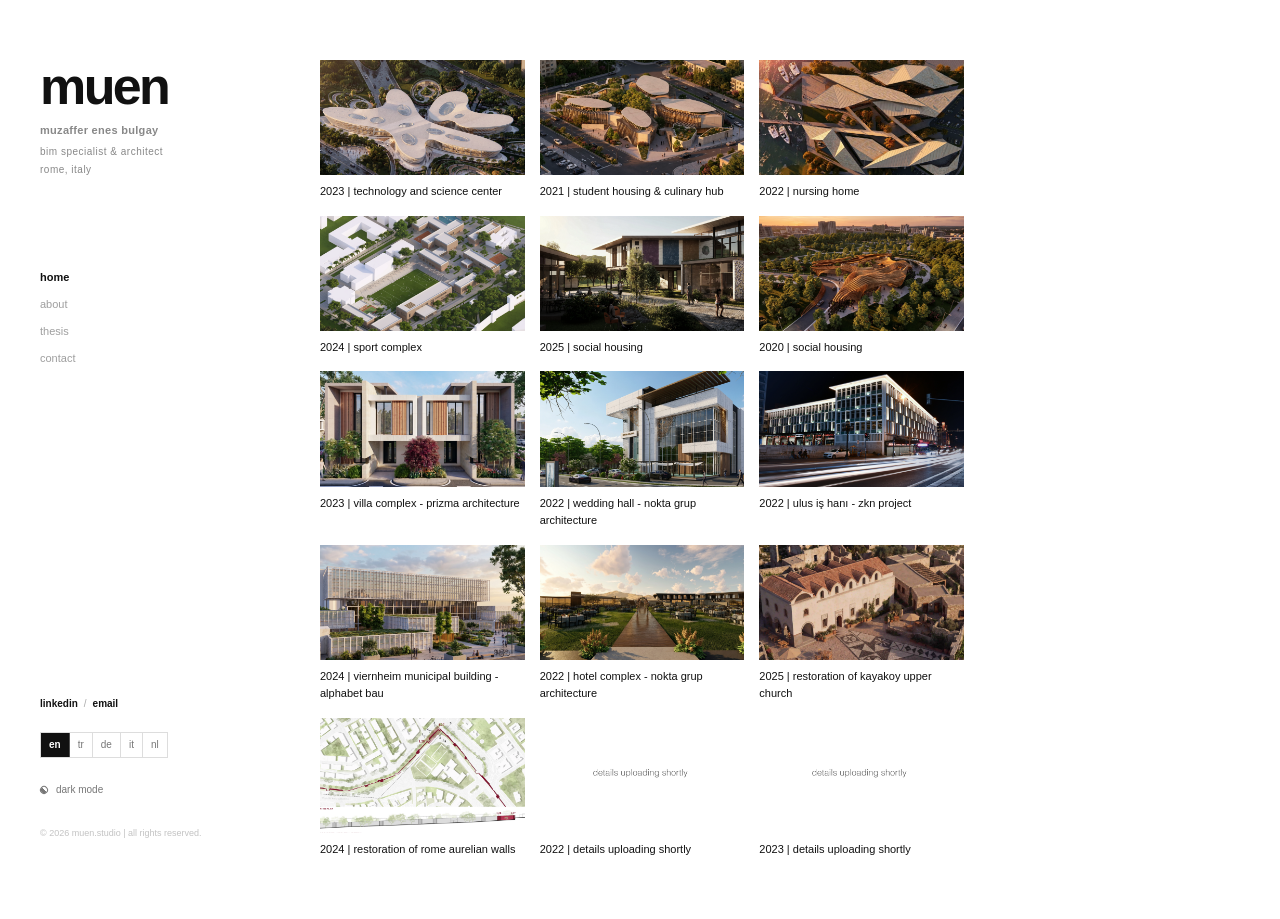
==== index.html @ 7834d89e "Integrate Google Analytics G-JE53G6HM71 and update CSP parameters" ====
<!DOCTYPE html>
<html lang="en">
<head>
  <meta charset="UTF-8">
  <meta name="viewport" content="width=device-width, initial-scale=1.0, viewport-fit=cover">
  <meta name="format-detection" content="telephone=no">
  <meta http-equiv="Content-Security-Policy" content="default-src 'self'; script-src 'self' https://www.googletagmanager.com; style-src 'self' 'unsafe-inline' https://fonts.googleapis.com; font-src 'self' https://fonts.gstatic.com; img-src 'self' data: https://www.google-analytics.com https://analytics.google.com; connect-src 'self' https://www.google-analytics.com https://analytics.google.com https://stats.g.doubleclick.net; frame-ancestors 'none';">
  <meta name="referrer" content="strict-origin-when-cross-origin">
  <title>Muzaffer Enes Bulgay | Architect & BIM Specialist Portfolio</title>
  <link rel="preconnect" href="https://fonts.googleapis.com">
  <link rel="preconnect" href="https://fonts.gstatic.com" crossorigin>
  <link href="https://fonts.googleapis.com/css2?family=Inter:wght@400;500;700;800&display=swap" rel="stylesheet">
  <link rel="stylesheet" href="style.css?v=40">
  <!-- Google tag (gtag.js) -->
  <script async src="https://www.googletagmanager.com/gtag/js?id=G-JE53G6HM71"></script>
  <script>
    window.dataLayer = window.dataLayer || [];
    function gtag(){dataLayer.push(arguments);}
    gtag('js', new Date());

    gtag('config', 'G-JE53G6HM71');
  </script>
</head>
<body>
 
  <!-- FIXED LEFT MENU -->
  <aside id="sidebar" class="sidebar">
    
    <div class="sidebar-top">
      <div class="logo-container">
        <a href="#home" class="logo-title">muen</a>
        <span class="logo-name">muzaffer enes bulgay</span>
        <span class="logo-subtitle" data-i18n="sidebar.subtitle">BIM Specialist & Architect</span>
        <span class="logo-location" data-i18n="sidebar.location">Rome, Italy</span>
      </div>

      <nav class="main-nav">
        <ul>
          <li id="nav-home" class="nav-item active"><a href="#home" data-i18n="nav.home">home</a></li>
          <li id="nav-about" class="nav-item"><a href="#about" data-i18n="nav.about">about</a></li>
          <li id="nav-thesis" class="nav-item"><a href="#project/project-12" data-i18n="nav.thesis">thesis</a></li>
          <li id="nav-contact" class="nav-item"><a href="#contact" data-i18n="nav.contact">contact</a></li>
        </ul>
      </nav>
    </div>
    

    <div class="sidebar-bottom">
      <div class="sidebar-footer">
        <div class="footer-links">
          <a href="https://linkedin.com/in/muzaffer-enes-bulgay" target="_blank" rel="noopener" class="footer-link" data-i18n="footer.linkedin">linkedin</a>
          <span class="footer-separator">/</span>
          <a href="mailto:enesbulgay1@gmail.com" class="footer-link" data-i18n="footer.email">email</a>
        </div>
        <div class="lang-selector-wrap">
          <a href="#" class="lang-link active" data-lang="en">en</a>
          <a href="#" class="lang-link" data-lang="tr">tr</a>
          <a href="#" class="lang-link" data-lang="de">de</a>
          <a href="#" class="lang-link" data-lang="it">it</a>
          <a href="#" class="lang-link" data-lang="nl">nl</a>
        </div>
        <div class="theme-toggle-wrap">
          <a href="#" id="theme-toggle" data-i18n="theme.light">light mode</a>
        </div>
        <div class="sidebar-copyright">
          <span>© 2026 muen.studio | all rights reserved.</span>
        </div>
      </div>
    </div>

  </aside>

  <!-- MAIN CONTENT -->
  <main class="main-content">
    
    <!-- HOME GRID -->
    <section id="home-view" class="view-section active">
      <div id="grid-container" class="grid-container">
        <!-- Dynamically populated by app.js -->
      </div>
    </section>
    
    <!-- ABOUT -->
    <section id="about-view" class="view-section">
      <div class="text-layout about-layout">

        <!-- professional summary -->
        <div class="about-section">
          <h3 class="section-title" data-i18n="about.summary.title">professional summary</h3>
          <div class="section-divider"></div>
          <div class="summary-content">
            <p class="highlight-p" data-i18n="about.summary.p1">highly skilled bim specialist, revit expert, and master architect with 8+ years of professional experience across italy, germany, turkey, and north macedonia. combining advanced expertise in autodesk revit, bim coordination, scan-to-bim, hbim (heritage bim), and parametric modeling with hands-on construction site experience — fluent in moving between architectural design, technical detailing, and on-site execution. specialized in clash detection (navisworks), custom revit family creation, shared parameters frameworks, schedules, and quantity take-off extraction directly from bim models, in line with icomos and iso 19650 standards.</p>
            <p data-i18n="about.summary.p2">master of science in architecture (restoration &amp; conservation) graduate from sapienza university of rome with the highest distinction (110/110), with a thesis processing 512m-point photogrammetric datasets and producing lod 350+ parametric revit models. equally comfortable on the construction site as in the bim environment — extensive exposure to structural execution, contractor coordination, and translating design decisions into buildable reality. trilingual professional (turkish, english c2, italian) with proven ability to bridge multi-disciplinary teams across borders, deliver under deadlines, and rapidly master new tools and standards.</p>
          </div>
        </div>

        <!-- experience -->
        <div class="about-section">
          <h3 class="section-title" data-i18n="about.experience.title">professional experience</h3>
          <div class="section-divider"></div>

          <div class="cv-list">
            
            <div class="cv-row">
              <div class="cv-left">
                <span class="cv-date" data-i18n="about.experience.e1.date">06/2022 – 09/2022 &amp; 06/2023 – 09/2023</span>
              </div>
              <div class="cv-right">
                <span class="cv-role" data-i18n="about.experience.e1.role">bim modeler &amp; architect (erasmus+ internship)</span>
                <span class="cv-company" data-i18n="about.experience.e1.company">alphabet architecture, mannheim, germany</span>
                <ul class="cv-details">
                  <li data-i18n="about.experience.e1.d1">recruited for two consecutive summer terms based on prior performance and technical reliability</li>
                  <li data-i18n="about.experience.e1.d2">translated architectural designs into detailed revit bim models for residential and mixed-use projects, generating drawings, details, and schedules directly from the model</li>
                  <li data-i18n="about.experience.e1.d3">built custom revit families and parametric assemblies, integrating manufacturer product data into project models</li>
                  <li data-i18n="about.experience.e1.d4">coordinated daily with project teams, structural consultants, and advisors to ensure technical completeness before execution</li>
                </ul>
              </div>
            </div>

            <div class="cv-row">
              <div class="cv-left">
                <span class="cv-date" data-i18n="about.experience.e2.date">02/2022 – 06/2022</span>
              </div>
              <div class="cv-right">
                <span class="cv-role" data-i18n="about.experience.e2.role">junior architect &amp; bim modeler</span>
                <span class="cv-company" data-i18n="about.experience.e2.company">h2n architecture, ankara, turkey</span>
                <ul class="cv-details">
                  <li data-i18n="about.experience.e2.d1">produced detailed bim documentation, survey drawings (rilievi), and quantity take-offs for cultural heritage assets and new-build projects across turkey</li>
                  <li data-i18n="about.experience.e2.d2">supported multi-disciplinary bim coordination, clash detection, and model review for mixed-use developments</li>
                  <li data-i18n="about.experience.e2.d3">conducted on-site technical measurements and translated them into as-built revit models</li>
                </ul>
              </div>
            </div>

            <div class="cv-row">
              <div class="cv-left">
                <span class="cv-date" data-i18n="about.experience.e3.date">08/2021 – 09/2021</span>
              </div>
              <div class="cv-right">
                <span class="cv-role" data-i18n="about.experience.e3.role">architectural intern (construction site)</span>
                <span class="cv-company" data-i18n="about.experience.e3.company">bcm i̇nşaat – daff i̇nşaat joint venture, ankara, turkey</span>
                <ul class="cv-details">
                  <li data-i18n="about.experience.e3.d1">site internship under supervision of construction engineer nesibe önal aslan; on-site exposure to construction processes, structural execution, and coordination between designers and contractors</li>
                </ul>
              </div>
            </div>

            <div class="cv-row">
              <div class="cv-left">
                <span class="cv-date" data-i18n="about.experience.e4.date">09/2020 – 01/2022</span>
              </div>
              <div class="cv-right">
                <span class="cv-role" data-i18n="about.experience.e4.role">part-time architect</span>
                <span class="cv-company" data-i18n="about.experience.e4.company">nokta grup architecture, ankara, turkey</span>
                <ul class="cv-details">
                  <li data-i18n="about.experience.e4.d1">worked 4 days per week alongside university studies for over a year — designed and followed multiple projects from concept through construction documentation</li>
                  <li data-i18n="about.experience.e4.d2">led design development and produced complete documentation packages, including technical details and assembly drawings, for large-scale residential and mixed-use projects</li>
                  <li data-i18n="about.experience.e4.d3">coordinated directly with senior architects and consultants on volumetric studies, design alternatives, and construction phasing</li>
                </ul>
              </div>
            </div>
          </div>
        </div>

        <!-- thesis -->
        <div class="about-section thesis-block">
          <div class="thesis-header-line">
            <span class="thesis-badge" data-i18n="about.thesis.title">master's thesis — flagship bim project</span>
          </div>
          <h4 class="thesis-name" data-i18n="about.thesis.name">integrated hbim for heritage conservation: scan-to-bim and adaptive reuse</h4>
          <span class="thesis-info" data-i18n="about.thesis.info">sapienza university of rome · supervisor: prof. carlo inglese · final grade: 110/110</span>
          <ul class="cv-details">
            <li data-i18n="about.thesis.d1">built a parametric revit bim model at lod 350+, structured per icomos international standards</li>
            <li data-i18n="about.thesis.d2">processed a 512 million-point photogrammetric dataset using agisoft metashape and autodesk recap</li>
            <li data-i18n="about.thesis.d3">engineered a custom shared parameters framework with 22 project-specific parameters for data enrichment</li>
            <li data-i18n="about.thesis.d4">automated thematic documentation through revit view filters, producing color-coded technical drawings</li>
            <li data-i18n="about.thesis.d5">extracted quantitative take-offs (areas, volumes, element counts) directly from bim model data</li>
          </ul>
          <div class="thesis-link-container">
            <a href="#project/project-12" class="thesis-view-link" data-i18n="about.thesis.viewProject">view thesis drawings &rarr;</a>
          </div>
        </div>

        <!-- education -->
        <div class="about-section">
          <h3 class="section-title" data-i18n="about.education.title">education</h3>
          <div class="section-divider"></div>
          
          <div class="cv-list">
            
            <div class="cv-row">
              <div class="cv-left">
                <span class="cv-date" data-i18n="about.education.e1.date">09/2023 – 03/2026</span>
              </div>
              <div class="cv-right">
                <span class="cv-role" data-i18n="about.education.e1.degree">master of science in architecture — restoration &amp; conservation</span>
                <span class="cv-company" data-i18n="about.education.e1.school">sapienza university of rome, italy — final grade: 110/110</span>
              </div>
            </div>
            
            <div class="cv-row">
              <div class="cv-left">
                <span class="cv-date" data-i18n="about.education.e2.date">09/2018 – 03/2023</span>
              </div>
              <div class="cv-right">
                <span class="cv-role" data-i18n="about.education.e2.degree">bachelor of architecture (b.arch.)</span>
                <span class="cv-company" data-i18n="about.education.e2.school">ankara yıldırım beyazıt university, turkey</span>
              </div>
            </div>
            
            <div class="cv-row">
              <div class="cv-left">
                <span class="cv-date" data-i18n="about.education.e3.date">02/2021 – 06/2021</span>
              </div>
              <div class="cv-right">
                <span class="cv-role" data-i18n="about.education.e3.degree">erasmus+ exchange semester — architecture</span>
                <span class="cv-company" data-i18n="about.education.e3.school">international balkan university, skopje, north macedonia</span>
              </div>
            </div>
          </div>
        </div>

        <!-- technical skills (core competencies) -->
        <div class="about-section">
          <h3 class="section-title" data-i18n="about.skills.title">technical skills</h3>
          <div class="section-divider"></div>
          
          <div class="skills-grid">
            <div class="skills-row">
              <span class="skills-row-label" data-i18n="about.skills.bim.label">bim &amp; 3d modeling</span>
              <div class="skills-pill-wrap" data-skills-pills="about.skills.bim.list"></div>
            </div>
            <div class="skills-row">
              <span class="skills-row-label" data-i18n="about.skills.coord.label">bim coordination</span>
              <div class="skills-pill-wrap" data-skills-pills="about.skills.coord.list"></div>
            </div>
            <div class="skills-row">
              <span class="skills-row-label" data-i18n="about.skills.reality.label">reality capture &amp; gis</span>
              <div class="skills-pill-wrap" data-skills-pills="about.skills.reality.list"></div>
            </div>
            <div class="skills-row">
              <span class="skills-row-label" data-i18n="about.skills.doc.label">documentation &amp; take-off</span>
              <div class="skills-pill-wrap" data-skills-pills="about.skills.doc.list"></div>
            </div>
            <div class="skills-row">
              <span class="skills-row-label" data-i18n="about.skills.viz.label">visualization &amp; rendering</span>
              <div class="skills-pill-wrap" data-skills-pills="about.skills.viz.list"></div>
            </div>
            <div class="skills-row">
              <span class="skills-row-label" data-i18n="about.skills.design.label">design &amp; documentation</span>
              <div class="skills-pill-wrap" data-skills-pills="about.skills.design.list"></div>
            </div>
            <div class="skills-row">
              <span class="skills-row-label" data-i18n="about.skills.standards.label">standards &amp; methodologies</span>
              <div class="skills-pill-wrap" data-skills-pills="about.skills.standards.list"></div>
            </div>
          </div>
        </div>

        <!-- languages -->
        <div class="about-section">
          <h3 class="section-title" data-i18n="about.languages.title">languages</h3>
          <div class="section-divider"></div>
          <div class="languages-list-text">
            <span data-i18n="about.languages.tr">turkish (native)</span>
            <span class="separator">/</span>
            <span data-i18n="about.languages.en">english c2 (full professional)</span>
            <span class="separator">/</span>
            <span data-i18n="about.languages.it">italian a2 (elementary)</span>
            <span class="separator">/</span>
            <span data-i18n="about.languages.de">german a1 (basic)</span>
          </div>
        </div>

        <!-- mobility -->
        <div class="about-section mobility-block">
          <h3 class="section-title" data-i18n="about.mobility.title">international mobility</h3>
          <div class="section-divider"></div>
          <p class="mobility-text" data-i18n="about.mobility.text">active italian residence permit (3+ years in rome, valid 2+ more years) · eligible for dutch zoekjaar visa as a sapienza graduate · prior long-stay experience in germany &amp; north macedonia (erasmus+) · class b driving license (international permit)</p>
        </div>

        <!-- references -->
        <div class="about-section">
          <h3 class="section-title" data-i18n="about.references.title">references</h3>
          <div class="section-divider"></div>
          <div class="references-list-layout">
            <div class="ref-item">
              <span class="ref-name">selim ulusoy</span>
              <span class="ref-detail" data-i18n="about.references.r1">director, alphabet planning &amp; project development gmbh, mannheim, germany</span>
            </div>
            <div class="ref-item">
              <span class="ref-name">atilla hatipoğlu</span>
              <span class="ref-detail" data-i18n="about.references.r2">principal architect, h2n architecture, ankara, turkey</span>
            </div>
            <div class="ref-item">
              <span class="ref-name">görkem aytekin</span>
              <span class="ref-detail" data-i18n="about.references.r3">architect, nokta grup architecture, ankara, turkey</span>
            </div>
            <div class="ref-item">
              <span class="ref-name">nesibe önal aslan</span>
              <span class="ref-detail" data-i18n="about.references.r4">construction engineer, bcm i̇nşaat, ankara, turkey</span>
            </div>
          </div>
        </div>

      </div>
    </section>

    <!-- CONTACT -->
    <section id="contact-view" class="view-section">
      <div class="text-layout contact-layout">

        <div class="contact-intro">
          <p data-i18n="contact.intro">for inquiries regarding bim coordination, parametric modeling, scan-to-bim, and architectural restoration consultation, please reach out via the channels below.</p>
        </div>

        <div class="section-divider"></div>

        <table class="contact-stamp-table">
          <tr>
            <td class="stamp-label" data-i18n="contact.email.label">email</td>
            <td class="stamp-value"><a href="mailto:enesbulgay1@gmail.com">enesbulgay1@gmail.com</a></td>
          </tr>
          <tr>
            <td class="stamp-label" data-i18n="contact.phone.label">phone</td>
            <td class="stamp-value"><a href="tel:+393519644561" data-i18n="contact.phone.value">+39 351 964 45 61</a></td>
          </tr>
          <tr>
            <td class="stamp-label" data-i18n="contact.linkedin.label">linkedin</td>
            <td class="stamp-value"><a href="https://linkedin.com/in/muzaffer-enes-bulgay" target="_blank" rel="noopener">linkedin.com/in/muzaffer-enes-bulgay</a></td>
          </tr>
          <tr>
            <td class="stamp-label" data-i18n="contact.location.label">location</td>
            <td class="stamp-value" data-i18n="contact.location.value">rome, italy</td>
          </tr>
          <tr>
            <td class="stamp-label" data-i18n="contact.workauth.label">work authorization</td>
            <td class="stamp-value" data-i18n="contact.workauth.value">eu residence permit (italy) + eligible for dutch zoekjaar visa — open to relocation across the eu</td>
          </tr>
        </table>

        <div class="section-divider"></div>

        <div class="contact-availability">
          <p data-i18n="contact.availability">currently based in rome, italy with an active eu residence permit. eligible for dutch zoekjaar visa as a sapienza graduate. open to relocation across the european union.</p>
        </div>

      </div>
    </section>
    
    <!-- PROJECT DETAIL (HORIZONTAL GALLERY) -->
    <section id="detail-view" class="project-detail-view">
      <div id="project-scroller" class="project-horizontal-scroller">
        <!-- Dynamically populated by app.js -->
      </div>
    </section>
    
    <!-- MOBILE ONLY FOOTER -->
    <footer class="mobile-footer">
      <span>© 2026 muen.studio | all rights reserved.</span>
    </footer>
  </main>

  <script src="projects/projects-registry.js"></script>
  <script src="translations.js?v=1008"></script>
  <script src="app.js?v=1013"></script>
</body>
</html>
---- style.css ----
/* ==========================================================================
   PERFECT REPLICA STYLE - EXACT REVEL FOX PROPORTIONS
   ========================================================================== */

:root {
  --bg-primary: #ffffff;
  --text-primary: #111111;
  --text-secondary: #777777;
  --text-muted: #aaaaaa;
  
  --font-family: 'Inter', Arial, Helvetica, sans-serif;
  --sidebar-width: 280px;
  --vertical-padding: 60px; /* Aligns top of logo and top of grid perfectly */

  /* Crop percentages to hide baked-in white borders of webp files */
  --overlay-crop-top: 10.76%;
  --overlay-crop-bottom: 10.76%;
  --overlay-crop-left: 1%;
  --overlay-crop-right: 1%;
}

*, *::before, *::after {
  box-sizing: border-box;
  margin: 0;
  padding: 0;
}

body {
  font-family: var(--font-family);
  background-color: var(--bg-primary);
  color: var(--text-primary);
  font-size: 12px;
  font-weight: 400;
  line-height: 1.6;
  -webkit-font-smoothing: antialiased;
  -moz-osx-font-smoothing: grayscale;
  overflow-x: hidden;
  /* Remove iOS tap highlight */
  -webkit-tap-highlight-color: transparent;
  /* Prevent text size adjustment on orientation change (Safari/Chrome) */
  -webkit-text-size-adjust: 100%;
  text-size-adjust: 100%;
}

a {
  color: inherit;
  text-decoration: none;
  -webkit-tap-highlight-color: transparent;
  /* Prevent Safari from turning phone numbers/dates into links */
  -webkit-touch-callout: none;
}

ul {
  list-style: none;
}

/* ==========================================================================
   FIXED SIDEBAR (FLEX COLUMN WITH SPACE-BETWEEN)
   ========================================================================== */

.sidebar {
  position: fixed;
  top: 0;
  left: 0;
  width: var(--sidebar-width);
  height: 100vh;
  padding: var(--vertical-padding) 40px;
  background-color: var(--bg-primary);
  z-index: 100;
  display: flex;
  flex-direction: column;
  justify-content: space-between; /* This forces Top, Middle, Bottom distribution */
}

.sidebar-top {
  display: flex;
  flex-direction: column;
}

.logo-container {
  margin-bottom: 90px; /* Large architectural spacing between credits and main navigation */
}

.logo-title {
  display: block;
  font-size: 52px;
  font-weight: 800;
  color: var(--text-primary);
  letter-spacing: -0.05em;
  text-transform: lowercase;
  white-space: nowrap;
  transition: opacity 0.2s ease;
  line-height: 1;
}

.logo-title:hover {
  opacity: 0.7;
}

.logo-name {
  display: block;
  font-size: 11px;
  font-weight: 600;
  color: #888888; /* Soft stamp/künye style */
  margin-top: 10px;
  letter-spacing: 0.3px;
  text-transform: lowercase;
}

.logo-subtitle {
  display: block;
  font-size: 10px;
  color: #888888; /* Soft stamp/künye style */
  margin-top: 4px;
  letter-spacing: 0.5px;
  text-transform: lowercase;
}

.logo-location {
  display: block;
  font-size: 10px;
  color: #888888; /* Soft stamp/künye style */
  margin-top: 2px;
  letter-spacing: 0.5px;
  text-transform: lowercase;
}

/* Navigation */
.main-nav ul {
  display: flex;
  flex-direction: column;
  gap: 8px; /* Clean layout spacing */
}

.nav-item {
  position: relative;
}

.nav-item a {
  display: inline-block;
  font-size: 11px;
  color: var(--text-primary);
  opacity: 0.4; /* Inactive links are semi-transparent */
  transition: opacity 0.2s ease, transform 0.2s ease;
  text-transform: lowercase;
}

.nav-item a:hover {
  opacity: 0.8;
  transform: translateX(4px);
}

.nav-item.active a:hover {
  transform: none;
}

.nav-item.active a {
  color: var(--text-primary);
  font-weight: 700;
  opacity: 1; /* Active link is fully opaque and bold */
}

/* Middle Content */
.sidebar-middle {
  margin-top: auto;
  margin-bottom: auto;
}

.sidebar-motto {
  font-size: 11px;
  color: var(--text-secondary);
  line-height: 1.6;
  max-width: 180px;
}

.motto-title {
  font-weight: bold;
  color: var(--text-primary);
  display: block;
  margin-bottom: 5px;
}

/* Bottom Content */
.sidebar-bottom {
  margin-top: auto;
}

.sidebar-footer {
  font-size: 10px;
  color: var(--text-secondary);
  display: flex;
  flex-direction: column;
  gap: 12px;
}

.footer-links {
  display: flex;
  align-items: center;
  gap: 6px;
  text-transform: lowercase;
}

.footer-link {
  color: var(--text-primary);
  font-weight: 700;
  transition: opacity 0.2s ease;
}

.footer-link:hover {
  opacity: 0.7;
}

.footer-separator {
  color: var(--text-muted);
}

.theme-toggle-wrap {
  margin-top: 4px;
}

.sidebar-copyright {
  font-size: 9px;
  color: var(--text-muted);
  margin-top: 15px;
  text-transform: lowercase;
  opacity: 0.7;
}

.mobile-footer {
  display: none;
}

#theme-toggle {
  display: inline-flex;
  align-items: center;
  gap: 8px;
  font-size: 10px;
  color: var(--text-secondary);
  text-transform: lowercase;
  transition: color 0.2s ease;
}

#theme-toggle:hover {
  color: var(--text-primary);
}

/* Sleek interactive dot toggle */
#theme-toggle::before {
  content: '';
  display: inline-block;
  width: 8px;
  height: 8px;
  border-radius: 50%;
  border: 1px solid currentColor;
  background: linear-gradient(90deg, currentColor 50%, transparent 50%);
  transform: rotate(-45deg);
  transition: transform 0.5s cubic-bezier(0.4, 0, 0.2, 1), color 0.2s ease;
}

body.dark-mode #theme-toggle::before {
  transform: rotate(135deg);
}

/* ==========================================================================
   MAIN CONTENT AREA
   ========================================================================== */

.main-content {
  margin-left: var(--sidebar-width);
  min-height: 100vh;
  position: relative;
}

/* View Sections */
.view-section {
  display: none;
  padding: var(--vertical-padding) 40px; /* Symmetric padding for centering */
}

.view-section.active {
  display: block;
}

/* Text Pages (About / Contact) */
.text-layout {
  max-width: 600px;
}

.text-layout p {
  margin-bottom: 15px;
  font-size: 12px;
  color: var(--text-secondary);
}

.text-layout a {
  color: var(--text-primary);
}

/* ==========================================================================
   ABOUT PAGE LAYOUT
   ========================================================================== */

.about-layout {
  max-width: 800px;
}

.about-section {
  margin-bottom: 50px;
}

.section-title {
  font-size: 11px;
  font-weight: 700;
  text-transform: lowercase;
  letter-spacing: 1px;
  color: var(--text-primary);
  margin-bottom: 8px;
}

.section-divider {
  width: 100%;
  height: 1px;
  background-color: var(--text-muted);
  margin-bottom: 24px;
  opacity: 0.25;
}

/* Professional Summary */
.summary-content p {
  font-size: 12px;
  color: var(--text-secondary);
  line-height: 1.8;
  margin-bottom: 16px;
}

.summary-content p:last-child {
  margin-bottom: 0;
}

.summary-content p.highlight-p {
  font-size: 13px;
  font-weight: 500;
  color: var(--text-primary);
}

/* Minimalist CV Layout (Two-Column date/detail rows) */
.cv-list {
  display: flex;
  flex-direction: column;
  gap: 32px;
}

.cv-row {
  display: grid;
  grid-template-columns: 200px 1fr;
  gap: 24px;
}

.cv-left {
  font-size: 10px;
  color: var(--text-muted);
  font-weight: 500;
  letter-spacing: 0.5px;
  line-height: 1.5;
}

.cv-right {
  display: flex;
  flex-direction: column;
}

.cv-role {
  font-size: 13px;
  color: var(--text-primary);
  font-weight: 700;
  margin-bottom: 2px;
}

.cv-company {
  font-size: 11px;
  color: var(--text-secondary);
  font-weight: 500;
  margin-bottom: 12px;
}

.cv-details {
  list-style: none;
  padding: 0;
  margin: 0;
}

.cv-details li {
  font-size: 11px;
  color: var(--text-secondary);
  line-height: 1.7;
  padding-left: 12px;
  position: relative;
  margin-bottom: 6px;
}

.cv-details li:last-child {
  margin-bottom: 0;
}

.cv-details li::before {
  content: '—';
  position: absolute;
  left: 0;
  color: var(--text-muted);
  font-size: 10px;
}

/* Thesis Block */
.thesis-block {
  margin-bottom: 40px;
}

.thesis-badge {
  display: inline-block;
  font-size: 9px;
  font-weight: 700;
  text-transform: uppercase;
  letter-spacing: 1px;
  color: var(--text-primary);
  border: 1px solid var(--text-primary);
  padding: 3px 8px;
  border-radius: 0;
  margin-bottom: 14px;
}

.thesis-name {
  font-size: 14px;
  color: var(--text-primary);
  font-weight: 700;
  margin-bottom: 4px;
  line-height: 1.4;
}

.thesis-info {
  display: block;
  font-size: 11px;
  color: var(--text-secondary);
  margin-bottom: 16px;
}

.thesis-link-container {
  margin-top: 20px;
}

.thesis-view-link {
  display: inline-block;
  font-size: 10px;
  font-weight: 700;
  text-transform: uppercase;
  letter-spacing: 1px;
  color: var(--text-primary);
  border: 1px solid var(--text-primary);
  padding: 8px 16px;
  text-decoration: none;
  transition: background-color 0.2s ease, color 0.2s ease, transform 0.2s ease;
}

.thesis-view-link:hover {
  background-color: var(--text-primary);
  color: var(--bg-primary);
  transform: translateX(3px);
}


/* Skills Grid & Rows */
.skills-grid {
  display: grid;
  grid-template-columns: 1fr;
  gap: 20px;
}

.skills-row {
  display: grid;
  grid-template-columns: 180px 1fr;
  gap: 24px;
  align-items: start;
}

.skills-row-label {
  font-size: 11px;
  color: var(--text-primary);
  font-weight: 700;
  text-transform: lowercase;
  letter-spacing: 0.5px;
  line-height: 1.6;
}

.skills-pill-wrap {
  display: flex;
  flex-wrap: wrap;
  gap: 6px;
}

.skill-pill {
  font-size: 10px;
  color: var(--text-secondary);
  background-color: transparent;
  border: 1px solid rgba(170, 170, 170, 0.3);
  padding: 4px 10px;
  border-radius: 0;
  transition: all 0.2s ease;
  white-space: nowrap;
}

.skill-pill:hover {
  color: var(--text-primary);
  border-color: var(--text-primary);
  background-color: rgba(128, 128, 128, 0.05);
}

/* Languages List Text (Single Row slash separated) */
.languages-list-text {
  font-size: 12px;
  color: var(--text-secondary);
  line-height: 1.8;
  display: flex;
  flex-wrap: wrap;
  align-items: center;
  gap: 8px;
}

.languages-list-text .separator {
  color: var(--text-muted);
  opacity: 0.5;
}

/* Mobility Block */
.mobility-block {
  margin-bottom: 50px;
}

.mobility-text {
  font-size: 12px;
  color: var(--text-secondary);
  line-height: 1.8;
}

/* References List */
.references-list-layout {
  display: grid;
  grid-template-columns: repeat(2, 1fr);
  gap: 24px 32px;
}

.ref-item {
  display: flex;
  flex-direction: column;
  gap: 4px;
}

.ref-name {
  font-size: 12px;
  color: var(--text-primary);
  font-weight: 700;
}

.ref-detail {
  font-size: 11px;
  color: var(--text-secondary);
  line-height: 1.5;
}

/* ==========================================================================
   CONTACT PAGE LAYOUT
   ========================================================================== */

.contact-layout {
  max-width: 800px;
}

.contact-intro p {
  font-size: 13px;
  color: var(--text-secondary);
  line-height: 1.7;
}

/* Blueprint / Drawing Imprint Title Block Table Style */
.contact-stamp-table {
  width: 100%;
  border-collapse: collapse;
  margin-top: 20px;
  margin-bottom: 24px;
}

.contact-stamp-table td {
  border: 1px solid rgba(170, 170, 170, 0.25);
  padding: 14px 18px;
  vertical-align: top;
}

.contact-stamp-table .stamp-label {
  width: 200px;
  font-size: 10px;
  font-weight: 700;
  text-transform: lowercase;
  letter-spacing: 0.5px;
  color: var(--text-muted);
  background-color: rgba(128, 128, 128, 0.02);
  user-select: none;
}

.contact-stamp-table .stamp-value {
  font-size: 12px;
  color: var(--text-primary);
  line-height: 1.6;
}

.contact-stamp-table .stamp-value a {
  color: var(--text-primary);
  text-decoration: none;
  border-bottom: 1px solid transparent;
  transition: border-color 0.2s ease;
}

.contact-stamp-table .stamp-value a:hover {
  border-bottom-color: var(--text-primary);
}

.contact-availability {
  margin-top: 12px;
}

.contact-availability p {
  font-size: 11px;
  color: var(--text-secondary);
  line-height: 1.7;
}

/* Skeleton Loading Shimmer Effect */
.skeleton-loader {
  position: absolute;
  top: 0;
  left: 0;
  width: 100%;
  height: 100%;
  background: linear-gradient(90deg, 
    rgba(128, 128, 128, 0.05) 25%, 
    rgba(128, 128, 128, 0.12) 50%, 
    rgba(128, 128, 128, 0.05) 75%
  );
  background-size: 200% 100%;
  animation: shimmer 1.5s infinite;
  z-index: 1;
}

@keyframes shimmer {
  0% {
    background-position: 200% 0;
  }
  100% {
    background-position: -200% 0;
  }
}

/* ==========================================================================
   LANGUAGE SELECTOR
   ========================================================================== */

.lang-selector-wrap {
  display: flex;
  align-items: center;
  gap: 0;
  text-transform: lowercase;
  margin-top: 8px;
  margin-bottom: 8px;
  border: 1px solid rgba(170, 170, 170, 0.4);
  width: fit-content;
}

.lang-link {
  font-size: 10px;
  color: var(--text-secondary);
  padding: 4px 8px;
  transition: all 0.2s ease;
  display: inline-block;
  border-right: 1px solid rgba(170, 170, 170, 0.4);
}

.lang-link:last-child {
  border-right: none;
}

.lang-link:hover {
  color: var(--text-primary);
  background-color: rgba(128, 128, 128, 0.15);
}

.lang-link.active {
  background-color: var(--text-primary);
  color: var(--bg-primary);
  font-weight: 700;
}

/* Grid Layout */
.grid-container {
  display: grid;
  grid-template-columns: repeat(3, 1fr);
  gap: 15px; /* Exact small gap from screenshots */
  width: 70%; /* 30% smaller */
  margin: 0; /* Aligned to the left next to menu bar */
}

.project-card {
  display: block;
  width: 100%;
  text-decoration: none;
  cursor: pointer;
}

.project-card-image-wrap {
  width: 100%;
  aspect-ratio: 16 / 9; /* Widescreen ratio */
  overflow: hidden;
  background-color: #f9f9f9;
}

.project-card-image {
  width: 100%;
  height: 100%;
  object-fit: cover;
  transform: scale(1.05); /* Slight zoom to hide thin white borders on edges */
  transition: transform 0.3s ease;
}

.project-card:hover .project-card-image {
  transform: scale(1.1); /* Subtle premium hover zoom effect */
}

.project-card-caption {
  margin-top: 8px;
  font-size: 11px;
  color: var(--text-primary); /* Darker text like screenshot */
  text-transform: lowercase;
}

/* ==========================================================================
   PROJECT HORIZONTAL SCROLL VIEW
   ========================================================================== */

.project-detail-view {
  display: none;
  width: calc(100vw - var(--sidebar-width));
  height: 100vh;
  height: 100dvh; /* Dynamic viewport height — fixes Safari address bar issue */
  padding: 0;
  margin: 0;
  background: var(--bg-primary);
}

.project-detail-view.active {
  display: flex;
}

.project-horizontal-scroller {
  display: flex;
  height: 100vh;
  height: 100dvh; /* Dynamic viewport height — fixes Safari address bar */
  width: 100%;
  padding: var(--vertical-padding) 0; /* Top/bottom padding exactly matches sidebar padding */
  gap: 15px; /* Small gap like screenshot */
  overflow-x: auto;
  overflow-y: hidden;
  scroll-behavior: auto;
  /* iOS Safari smooth momentum scrolling */
  -webkit-overflow-scrolling: touch;
}

.project-horizontal-scroller::-webkit-scrollbar {
  display: none;
}

.project-horizontal-scroller {
  -ms-overflow-style: none;
  scrollbar-width: none;
}

/* Vertical scroller specific override (for 46-page thesis presentation on desktop) */
@media (min-width: 901px) {
  .project-horizontal-scroller.vertical-scroller {
    display: block;
    overflow-y: auto;
    overflow-x: hidden;
    height: 100vh;
    height: 100dvh;
    padding: var(--vertical-padding) 40px;
    scroll-behavior: smooth;
  }

  .project-horizontal-scroller.vertical-scroller::-webkit-scrollbar {
    display: block;
    width: 6px;
  }

  .project-horizontal-scroller.vertical-scroller::-webkit-scrollbar-thumb {
    background: rgba(136, 136, 136, 0.3);
    border-radius: 3px;
  }

  .project-horizontal-scroller.vertical-scroller::-webkit-scrollbar-thumb:hover {
    background: rgba(136, 136, 136, 0.5);
  }

  .project-horizontal-scroller.vertical-scroller {
    -ms-overflow-style: auto;
    scrollbar-width: thin;
  }

  .project-horizontal-scroller.vertical-scroller .project-image-wrapper {
    height: auto;
    width: 100%;
    max-width: 900px; /* Optimal reading/drawing sheet width */
    margin: 0 0 30px 0; /* Aligned left, matching grid and about sections */
    box-shadow: 0 4px 20px rgba(0, 0, 0, 0.08); /* Premium subtle shadow for sheet look */
  }

  body.dark-mode .project-horizontal-scroller.vertical-scroller .project-image-wrapper {
    box-shadow: 0 4px 20px rgba(0, 0, 0, 0.35);
  }

  .project-horizontal-scroller.vertical-scroller .project-detail-image {
    width: 100%;
    height: auto;
  }
}

.project-image-wrapper {
  height: 100%;
  flex: 0 0 auto;
  aspect-ratio: 16 / 10; /* Default loading aspect ratio */
  -webkit-clip-path: inset(var(--overlay-crop-top) var(--overlay-crop-right) var(--overlay-crop-bottom) var(--overlay-crop-left));
  clip-path: inset(var(--overlay-crop-top) var(--overlay-crop-right) var(--overlay-crop-bottom) var(--overlay-crop-left));
}

/* Disable crop for vertical-scroller (thesis project-12) pages */
.project-horizontal-scroller.vertical-scroller .project-image-wrapper {
  -webkit-clip-path: none !important;
  clip-path: none !important;
}

.project-detail-image {
  height: 100%;
  width: auto;
  object-fit: contain;
  display: block;
  /* Prevent images from being decoded at full resolution until needed */
  image-rendering: auto;
  opacity: 0;
  transition: opacity 0.4s cubic-bezier(0.4, 0, 0.2, 1);
}

.project-detail-image.loaded {
  opacity: 1;
}

/* ==========================================================================
   MOBILE
   ========================================================================== */

@media (max-width: 900px) {
  .sidebar {
    position: -webkit-sticky;
    position: sticky;
    top: 0;
    width: 100%;
    height: auto;
    padding: 10px 16px;
    background-color: var(--bg-primary);
    border-bottom: 1px solid rgba(170, 170, 170, 0.2);
    z-index: 1000;
    
    /* Grid layout for two-row header to prevent mobile crowding */
    display: grid;
    grid-template-columns: auto 1fr auto;
    grid-template-rows: auto auto;
    row-gap: 8px;
    column-gap: 16px;
    
    /* Safari: force GPU layer for sticky header to prevent repaint flicker */
    -webkit-transform: translateZ(0);
    transform: translateZ(0);
  }
  
  .sidebar-top,
  .sidebar-bottom {
    display: contents; /* Expose children directly to the parent grid */
  }

  .logo-container {
    grid-column: 1;
    grid-row: 1;
    align-self: center;
    margin-bottom: 0;
  }

  .logo-title {
    font-size: 26px; /* Elegant and compact */
  }

  .logo-name,
  .logo-subtitle,
  .logo-location {
    display: none;
  }

  /* Navigation menu on Row 2 spanning across columns */
  .main-nav {
    grid-column: 1 / -1;
    grid-row: 2;
    align-self: center;
    border-top: 1px solid rgba(170, 170, 170, 0.15);
    padding-top: 8px;
    margin-top: 2px;
  }

  .main-nav ul {
    display: flex;
    flex-direction: row;
    justify-content: flex-start;
    gap: 20px; /* Comfortable gap on its own row */
  }

  .nav-item::before {
    display: none !important;
  }

  .nav-item.active a {
    font-weight: 700;
    background-color: transparent !important;
    opacity: 1;
  }

  .sidebar-middle {
    display: none;
  }

  /* Footer on Row 1 Column 3 (aligns selector and theme toggle) */
  .sidebar-footer {
    grid-column: 3;
    grid-row: 1;
    align-self: center;
    justify-self: end;
    display: flex;
    flex-direction: row;
    align-items: center;
    gap: 12px;
  }

  .sidebar-bottom .footer-links {
    display: none;
  }

  .sidebar-bottom .lang-selector-wrap {
    margin: 0;
    border: none;
    gap: 4px;
    display: flex;
    background: transparent;
  }

  .sidebar-bottom .lang-link {
    border: none;
    padding: 2px 3px;
    font-size: 9px;
    opacity: 0.5;
  }

  .sidebar-bottom .lang-link.active {
    opacity: 1;
    font-weight: 700;
    text-decoration: underline;
    background: transparent;
    color: var(--text-primary) !important;
  }

  .sidebar-bottom .theme-toggle-wrap {
    display: flex;
    align-items: center;
    margin-top: 0;
  }

  /* Match desktop theme toggle style on mobile (dot + text) */
  #theme-toggle {
    font-size: 10px !important;
    display: inline-flex;
    align-items: center;
    gap: 8px;
    color: var(--text-secondary) !important;
    text-transform: lowercase;
    opacity: 1;
    width: auto;
    height: auto;
  }
  #theme-toggle:hover {
    color: var(--text-primary) !important;
  }
  #theme-toggle::before {
    display: inline-block !important;
    width: 8px !important;
    height: 8px !important;
  }
  #theme-toggle::after {
    display: none !important;
  }

  .sidebar-copyright {
    display: none;
  }

  .mobile-footer {
    display: block;
    padding: 30px 20px;
    text-align: center;
    font-size: 9px;
    color: var(--text-muted);
    border-top: 1px solid rgba(170, 170, 170, 0.15);
    margin-top: 40px;
    text-transform: lowercase;
  }

  .main-content {
    margin-left: 0;
    width: 100%;
  }
  
  .view-section {
    padding: 20px 15px;
  }

  /* Tighter spacings and single column grids on mobile */
  .about-section {
    margin-bottom: 30px;
  }
  
  .section-divider {
    margin-bottom: 16px;
  }

  .cv-list {
    gap: 24px;
  }

  .cv-row {
    grid-template-columns: 1fr;
    gap: 6px;
  }

  .cv-left {
    margin-bottom: 2px;
  }

  .skills-row {
    grid-template-columns: 1fr;
    gap: 8px;
  }

  .references-list-layout {
    grid-template-columns: 1fr;
    gap: 20px;
  }

  .grid-container {
    grid-template-columns: repeat(2, 1fr);
    width: 100%;
  }
  
  .project-detail-view {
    width: 100vw;
    height: auto;
    /* Reset desktop dvh for mobile vertical layout */
    min-height: 0;
  }

  .project-detail-view.active {
    display: block !important;
  }
  
  .project-horizontal-scroller {
    display: block !important;
    height: auto;
    overflow-y: visible !important;
    overflow-x: hidden !important;
    overscroll-behavior: auto !important;
    -webkit-overflow-scrolling: auto !important;
    padding: 20px;
  }

  .project-image-wrapper {
    height: auto;
    width: 100%;
    margin-bottom: calc(-12% + 8px); /* Compensate top/bottom image crops and leave 8px layout gap */
    flex-shrink: 0;
    position: relative;
  }

  .project-image-wrapper:last-child {
    margin-bottom: -6%; /* Compensate the bottom crop of the last sheet */
  }

  /* On mobile, override negative margins to normal spacing for vertical-scroller */
  .project-horizontal-scroller.vertical-scroller .project-image-wrapper {
    margin-bottom: 20px !important;
  }
  
  .project-detail-image {
    width: 100%;
    height: auto;
    max-width: 100%;
    display: block;
  }
}

@media (max-width: 600px) {
  .sidebar {
    padding: 8px 12px; /* Even slimmer padding for mobile screens */
    column-gap: 8px;
    row-gap: 6px;
  }

  .sidebar-top {
    gap: 10px;
  }

  .logo-title {
    font-size: 26px; /* Scaled down further to fit small phone displays */
  }

  .main-nav ul {
    gap: 8px;
  }

  .sidebar-footer {
    gap: 8px;
  }

  .grid-container {
    grid-template-columns: 1fr;
  }

  .contact-stamp-table, 
  .contact-stamp-table tbody, 
  .contact-stamp-table tr, 
  .contact-stamp-table td {
    display: block;
    width: 100% !important;
    box-sizing: border-box;
  }
  .contact-stamp-table td {
    border: none !important;
    border-bottom: 1px solid rgba(170, 170, 170, 0.2) !important;
    padding: 12px 10px !important;
  }
  .contact-stamp-table tr:first-child td:first-child {
    border-top: 1px solid rgba(170, 170, 170, 0.2) !important;
  }
  .contact-stamp-table .stamp-label {
    background-color: transparent !important;
    padding-bottom: 4px !important;
  }
  .contact-stamp-table .stamp-value {
    padding-top: 0 !important;
  }
}

/* ==========================================================================
   DARK MODE
   ========================================================================== */

body.dark-mode {
  --bg-primary: #000000;
  --text-primary: #ffffff;
  --text-secondary: #888888;
}

body.dark-mode .nav-item.active a {
  background-color: transparent;
  color: #ffffff;
}

body.dark-mode .project-card-image-wrap {
  background-color: #111111;
}
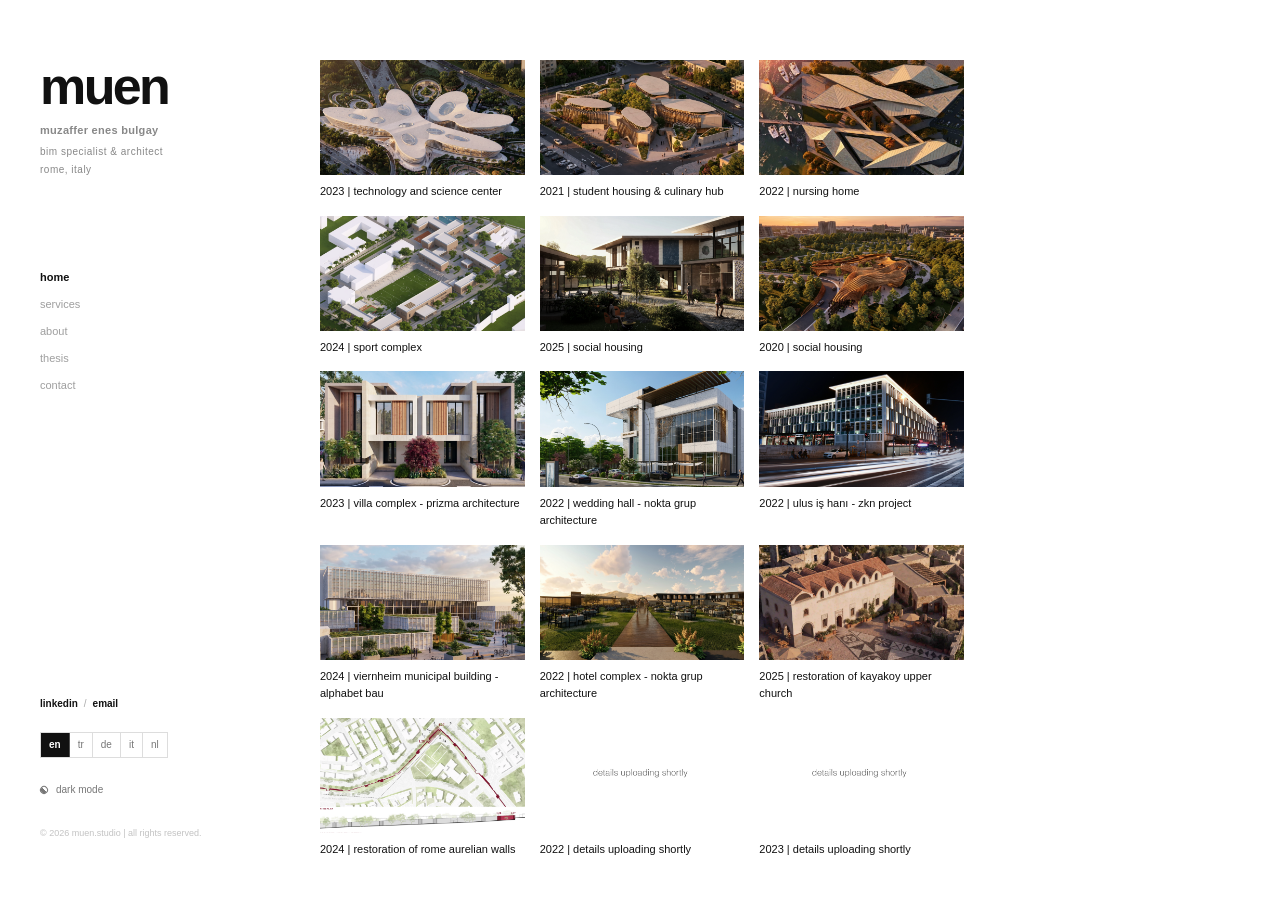
==== commit fe0ebc2c: "Add Services page in the existing site layout" ====
--- a/index.html
+++ b/index.html
@@ -6,6 +6,35 @@
   <meta name="format-detection" content="telephone=no">
   <meta http-equiv="Content-Security-Policy" content="default-src 'self'; script-src 'self' https://www.googletagmanager.com; style-src 'self' 'unsafe-inline' https://fonts.googleapis.com; font-src 'self' https://fonts.gstatic.com; img-src 'self' data: https://www.google-analytics.com https://analytics.google.com; connect-src 'self' https://www.google-analytics.com https://analytics.google.com https://stats.g.doubleclick.net; frame-ancestors 'none';">
   <meta name="referrer" content="strict-origin-when-cross-origin">
+  <meta name="description" content="Muzaffer Enes Bulgay — Professional BIM Specialist, Revit Expert, and Master Architect based in Rome, Italy. Advanced expertise in Scan-to-BIM, HBIM, and historical conservation.">
+  <meta name="keywords" content="Muzaffer Enes Bulgay, BIM Specialist, Revit Expert, Architect, Scan-to-BIM, HBIM, Sapienza University, restoration, conservation, Rome">
+  
+  <!-- Open Graph / LinkedIn Sharing -->
+  <meta property="og:title" content="Muzaffer Enes Bulgay | Architect & BIM Specialist Portfolio">
+  <meta property="og:description" content="Professional portfolio of Muzaffer Enes Bulgay. Discover architectural restoration, LOD 350+ HBIM models, and reality capture scan projects.">
+  <meta property="og:url" content="https://muenstudio.github.io/">
+  <meta property="og:type" content="website">
+  <meta property="og:image" content="https://muenstudio.github.io/projects/project-12/bas.webp">
+  
+  <!-- Structured Data / JSON-LD -->
+  <script type="application/ld+json">
+  {
+    "@context": "https://schema.org",
+    "@type": "Person",
+    "name": "Muzaffer Enes Bulgay",
+    "jobTitle": "BIM Specialist & Architect",
+    "url": "https://muenstudio.github.io/",
+    "sameAs": [
+      "https://linkedin.com/in/muzaffer-enes-bulgay"
+    ],
+    "alumniOf": {
+      "@type": "EducationalOrganization",
+      "name": "Sapienza University of Rome"
+    },
+    "knowsAbout": ["BIM", "Revit", "Scan-to-BIM", "HBIM", "Heritage Conservation", "Architectural Restoration"]
+  }
+  </script>
+
   <title>Muzaffer Enes Bulgay | Architect & BIM Specialist Portfolio</title>
   <link rel="preconnect" href="https://fonts.googleapis.com">
   <link rel="preconnect" href="https://fonts.gstatic.com" crossorigin>
@@ -37,6 +66,7 @@
       <nav class="main-nav">
         <ul>
           <li id="nav-home" class="nav-item active"><a href="#home" data-i18n="nav.home">home</a></li>
+          <li id="nav-services" class="nav-item"><a href="#services" data-i18n="nav.services">services</a></li>
           <li id="nav-about" class="nav-item"><a href="#about" data-i18n="nav.about">about</a></li>
           <li id="nav-thesis" class="nav-item"><a href="#project/project-12" data-i18n="nav.thesis">thesis</a></li>
           <li id="nav-contact" class="nav-item"><a href="#contact" data-i18n="nav.contact">contact</a></li>
@@ -50,7 +80,7 @@
         <div class="footer-links">
           <a href="https://linkedin.com/in/muzaffer-enes-bulgay" target="_blank" rel="noopener" class="footer-link" data-i18n="footer.linkedin">linkedin</a>
           <span class="footer-separator">/</span>
-          <a href="mailto:enesbulgay1@gmail.com" class="footer-link" data-i18n="footer.email">email</a>
+          <a href="mailto:muenstudio.office@gmail.com" class="footer-link" data-i18n="footer.email">email</a>
         </div>
         <div class="lang-selector-wrap">
           <a href="#" class="lang-link active" data-lang="en">en</a>
@@ -80,6 +110,61 @@
       </div>
     </section>
     
+    <!-- SERVICES -->
+    <section id="services-view" class="view-section" aria-labelledby="services-title">
+      <div class="text-layout about-layout">
+        <div class="about-section">
+          <h1 id="services-title" class="section-title" data-i18n="services.heading">Technical production for architecture practices</h1>
+          <div class="section-divider"></div>
+          <div class="summary-content">
+            <p class="highlight-p" data-i18n="services.intro">MUEN Studio provides remote, project-based BIM and drawing support for small architecture offices across Europe. We agree the scope, inputs, file versions and issue dates with your team before starting.</p>
+          </div>
+        </div>
+
+        <div class="about-section cv-list">
+          <div>
+            <h2 class="cv-role" data-i18n="services.revit.title">Revit BIM Modeling</h2>
+            <p data-i18n="services.revit.body">Editable architectural models, views and schedules built to your Revit version and template. Deliverables: RVT, plus IFC and PDF sheets when agreed.</p>
+          </div>
+          <div>
+            <h2 class="cv-role" data-i18n="services.cad.title">CAD Drafting</h2>
+            <p data-i18n="services.cad.body">Structured 2D plans, elevations and sections from sketches, markups or existing files. Deliverables: layered DWG, DXF and PDF.</p>
+          </div>
+          <div>
+            <h2 class="cv-role" data-i18n="services.asbuilt.title">As-Built Drawings</h2>
+            <p data-i18n="services.asbuilt.body">Existing-condition plans, elevations and sections from supplied measurements, archive drawings or survey data. Deliverables: DWG and PDF, with survey gaps identified.</p>
+          </div>
+          <div>
+            <h2 class="cv-role" data-i18n="services.scan.title">Scan-to-BIM</h2>
+            <p data-i18n="services.scan.body">Architectural models from supplied E57, RCP or RCS point clouds. Deliverables: RVT and agreed IFC, DWG or PDF exports. Scope and tolerances are agreed before modeling.</p>
+          </div>
+          <div>
+            <h2 class="cv-role" data-i18n="services.heritage.title">HBIM &amp; Heritage Documentation</h2>
+            <p data-i18n="services.heritage.body">Models and measured drawings for historic fabric, with significant elements and survey limitations documented. Deliverables: RVT, IFC, DWG and PDF as agreed.</p>
+          </div>
+          <div>
+            <h2 class="cv-role" data-i18n="services.details.title">Technical Detailing</h2>
+            <p data-i18n="services.details.body">Drawing packages, assemblies and enlarged junction details developed from your design and markups. Deliverables: DWG, PDF or native Revit sheets.</p>
+          </div>
+          <div>
+            <h2 class="cv-role" data-i18n="services.visual.title">Architectural Visualization</h2>
+            <p data-i18n="services.visual.body">Interior and exterior stills and model views for design reviews or presentations. Deliverables: JPG or PNG at the agreed resolution.</p>
+          </div>
+        </div>
+
+        <div class="about-section">
+          <h2 class="section-title" data-i18n="services.contact.title">Start a project</h2>
+          <div class="section-divider"></div>
+          <p data-i18n="services.contact.body">Tell us what you need to issue, which files you can share and when you need the deliverables.</p>
+          <div class="footer-links">
+            <a class="footer-link" href="mailto:muenstudio.office@gmail.com?subject=Quote%20request%20%7C%20MUEN%20Studio&amp;body=Project%20and%20location%3A%0D%0ARequested%20deliverables%3A%0D%0AAvailable%20source%20files%3A%0D%0ATarget%20date%3A" data-i18n="services.quote">Request a Quote</a>
+            <span class="footer-separator" aria-hidden="true">/</span>
+            <a class="footer-link" href="mailto:muenstudio.office@gmail.com?subject=Project%20discussion%20%7C%20MUEN%20Studio" data-i18n="services.discuss">Discuss a Project</a>
+          </div>
+        </div>
+      </div>
+    </section>
+
     <!-- ABOUT -->
     <section id="about-view" class="view-section">
       <div class="text-layout about-layout">
@@ -319,7 +404,7 @@
         <table class="contact-stamp-table">
           <tr>
             <td class="stamp-label" data-i18n="contact.email.label">email</td>
-            <td class="stamp-value"><a href="mailto:enesbulgay1@gmail.com">enesbulgay1@gmail.com</a></td>
+            <td class="stamp-value"><a href="mailto:muenstudio.office@gmail.com">muenstudio.office@gmail.com</a></td>
           </tr>
           <tr>
             <td class="stamp-label" data-i18n="contact.phone.label">phone</td>
@@ -362,7 +447,7 @@
   </main>
 
   <script src="projects/projects-registry.js"></script>
-  <script src="translations.js?v=1008"></script>
-  <script src="app.js?v=1013"></script>
+  <script src="translations.js?v=1009"></script>
+  <script src="app.js?v=1014"></script>
 </body>
 </html>
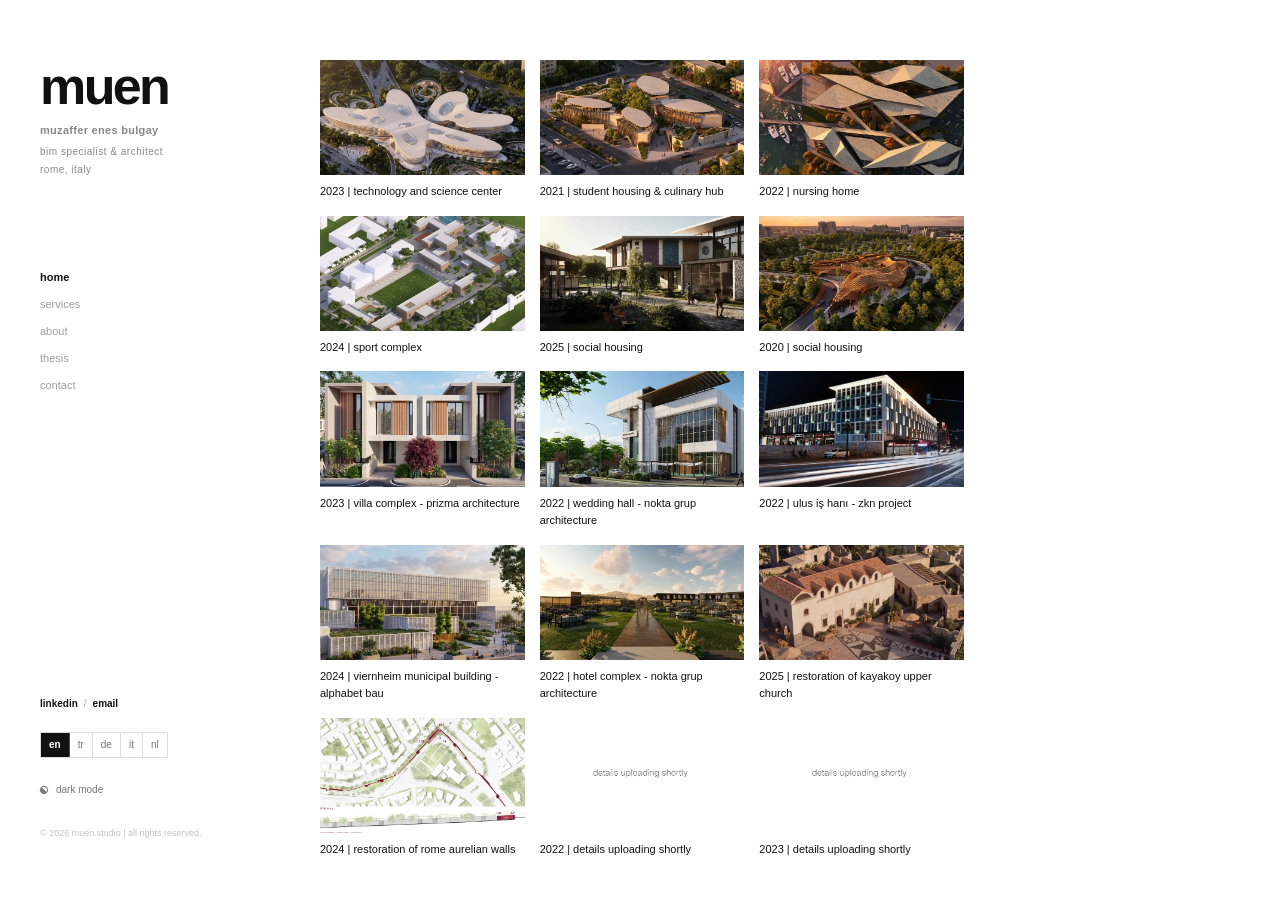
==== commit 1e488ed1: "Serve sized portfolio images and stabilize mobile galleries" ====
--- a/index.html
+++ b/index.html
@@ -39,7 +39,8 @@
   <link rel="preconnect" href="https://fonts.googleapis.com">
   <link rel="preconnect" href="https://fonts.gstatic.com" crossorigin>
   <link href="https://fonts.googleapis.com/css2?family=Inter:wght@400;500;700;800&display=swap" rel="stylesheet">
-  <link rel="stylesheet" href="style.css?v=40">
+  <link rel="stylesheet" href="style.css?v=41">
+  <link rel="stylesheet" href="services/services.css">
   <!-- Google tag (gtag.js) -->
   <script async src="https://www.googletagmanager.com/gtag/js?id=G-JE53G6HM71"></script>
   <script>
@@ -112,56 +113,188 @@
     
     <!-- SERVICES -->
     <section id="services-view" class="view-section" aria-labelledby="services-title">
-      <div class="text-layout about-layout">
-        <div class="about-section">
-          <h1 id="services-title" class="section-title" data-i18n="services.heading">Technical production for architecture practices</h1>
-          <div class="section-divider"></div>
-          <div class="summary-content">
-            <p class="highlight-p" data-i18n="services.intro">MUEN Studio provides remote, project-based BIM and drawing support for small architecture offices across Europe. We agree the scope, inputs, file versions and issue dates with your team before starting.</p>
-          </div>
-        </div>
-
-        <div class="about-section cv-list">
-          <div>
-            <h2 class="cv-role" data-i18n="services.revit.title">Revit BIM Modeling</h2>
-            <p data-i18n="services.revit.body">Editable architectural models, views and schedules built to your Revit version and template. Deliverables: RVT, plus IFC and PDF sheets when agreed.</p>
-          </div>
-          <div>
-            <h2 class="cv-role" data-i18n="services.cad.title">CAD Drafting</h2>
-            <p data-i18n="services.cad.body">Structured 2D plans, elevations and sections from sketches, markups or existing files. Deliverables: layered DWG, DXF and PDF.</p>
-          </div>
-          <div>
-            <h2 class="cv-role" data-i18n="services.asbuilt.title">As-Built Drawings</h2>
-            <p data-i18n="services.asbuilt.body">Existing-condition plans, elevations and sections from supplied measurements, archive drawings or survey data. Deliverables: DWG and PDF, with survey gaps identified.</p>
-          </div>
-          <div>
-            <h2 class="cv-role" data-i18n="services.scan.title">Scan-to-BIM</h2>
-            <p data-i18n="services.scan.body">Architectural models from supplied E57, RCP or RCS point clouds. Deliverables: RVT and agreed IFC, DWG or PDF exports. Scope and tolerances are agreed before modeling.</p>
-          </div>
-          <div>
-            <h2 class="cv-role" data-i18n="services.heritage.title">HBIM &amp; Heritage Documentation</h2>
-            <p data-i18n="services.heritage.body">Models and measured drawings for historic fabric, with significant elements and survey limitations documented. Deliverables: RVT, IFC, DWG and PDF as agreed.</p>
-          </div>
-          <div>
-            <h2 class="cv-role" data-i18n="services.details.title">Technical Detailing</h2>
-            <p data-i18n="services.details.body">Drawing packages, assemblies and enlarged junction details developed from your design and markups. Deliverables: DWG, PDF or native Revit sheets.</p>
-          </div>
-          <div>
-            <h2 class="cv-role" data-i18n="services.visual.title">Architectural Visualization</h2>
-            <p data-i18n="services.visual.body">Interior and exterior stills and model views for design reviews or presentations. Deliverables: JPG or PNG at the agreed resolution.</p>
-          </div>
-        </div>
-
-        <div class="about-section">
-          <h2 class="section-title" data-i18n="services.contact.title">Start a project</h2>
-          <div class="section-divider"></div>
-          <p data-i18n="services.contact.body">Tell us what you need to issue, which files you can share and when you need the deliverables.</p>
-          <div class="footer-links">
-            <a class="footer-link" href="mailto:muenstudio.office@gmail.com?subject=Quote%20request%20%7C%20MUEN%20Studio&amp;body=Project%20and%20location%3A%0D%0ARequested%20deliverables%3A%0D%0AAvailable%20source%20files%3A%0D%0ATarget%20date%3A" data-i18n="services.quote">Request a Quote</a>
-            <span class="footer-separator" aria-hidden="true">/</span>
-            <a class="footer-link" href="mailto:muenstudio.office@gmail.com?subject=Project%20discussion%20%7C%20MUEN%20Studio" data-i18n="services.discuss">Discuss a Project</a>
-          </div>
-        </div>
+      <div class="srv-page">
+        <header class="srv-hero">
+          <div class="srv-hero-copy">
+            <h1 id="services-title" data-i18n="services.heading">Technical Design Support for Architecture Studios</h1>
+            <p class="srv-lead" data-i18n="services.intro">Remote BIM and drawing production for small architecture teams. Hand over a defined package and get coordinated files back in the formats your team uses.</p>
+            <div class="srv-actions">
+              <a class="srv-button srv-button-primary" href="mailto:muenstudio.office@gmail.com?subject=Quote%20request%20%7C%20MUEN%20Studio&amp;body=Project%20and%20location%3A%0D%0ARequested%20deliverables%3A%0D%0AAvailable%20source%20files%3A%0D%0ATarget%20date%3A" data-i18n="services.quote">Request a Quote</a>
+            </div>
+          </div>
+          <figure class="srv-art">
+              <picture>
+                <source media="(max-width: 720px)" srcset="services/media/assembly-mobile.webp">
+                <img src="services/media/assembly.webp" width="1440" height="1250" alt="" loading="lazy" decoding="async">
+              </picture>
+              <figcaption class="srv-sr-only" data-i18n="services.art.hero">Adaptive reuse proposal for Kayaköy Upper Church and its courtyard.</figcaption>
+            </figure>
+        </header>
+
+        <section class="srv-section" aria-labelledby="services-overview-title">
+          <div class="srv-section-heading">
+            <h2 id="services-overview-title" data-i18n="services.overview">Services Overview</h2>
+            <p data-i18n="services.overview.intro">Bring us in for a single drawing package or for extra production capacity across a project.</p>
+          </div>
+          <ul class="srv-service-list">
+            <li>
+              <h3 data-i18n="services.revit.title">Revit BIM Modeling</h3>
+              <p data-i18n="services.revit.body">Editable Revit models, views and schedules built to your template and version.</p>
+            </li>
+            <li>
+              <h3 data-i18n="services.cad.title">CAD Drafting</h3>
+              <p data-i18n="services.cad.body">Layered plans, sections and elevations from sketches, markups or existing files.</p>
+            </li>
+            <li>
+              <h3 data-i18n="services.asbuilt.title">As-Built Documentation</h3>
+              <p data-i18n="services.asbuilt.body">Existing-condition drawings from surveys and records, with gaps identified.</p>
+            </li>
+            <li>
+              <h3 data-i18n="services.scan.title">Scan-to-BIM</h3>
+              <p data-i18n="services.scan.body">Architectural models from supplied point clouds, built to agreed tolerances.</p>
+            </li>
+            <li>
+              <h3 data-i18n="services.heritage.title">HBIM &amp; Heritage Documentation</h3>
+              <p data-i18n="services.heritage.body">Measured models and drawings for historic fabric, with survey limits recorded.</p>
+            </li>
+            <li>
+              <h3 data-i18n="services.details.title">Technical Detailing</h3>
+              <p data-i18n="services.details.body">Assembly drawings, enlarged junctions and sheet packages developed from your design.</p>
+            </li>
+            <li>
+              <h3 data-i18n="services.visual.title">Architectural Visualization</h3>
+              <p data-i18n="services.visual.body">Interior and exterior stills for design reviews and presentations.</p>
+            </li>
+          </ul>
+        </section>
+
+        <section class="srv-section srv-capabilities" aria-labelledby="services-capabilities-title">
+          <div class="srv-section-heading">
+            <h2 id="services-capabilities-title" data-i18n="services.capabilities">Featured Capabilities</h2>
+            <p data-i18n="services.art.note">Images from Enes Bulgay’s master’s thesis · Kayaköy Upper Church</p>
+          </div>
+          <article class="srv-capability">
+            <figure class="srv-art">
+              <picture>
+                <source media="(max-width: 720px)" srcset="services/media/revit-mobile.webp">
+                <img src="services/media/revit.webp" width="1200" height="780" alt="" loading="lazy" decoding="async">
+              </picture>
+              <figcaption class="srv-sr-only" data-i18n="services.art.revit">Wireframe axonometric of the church’s Revit model.</figcaption>
+            </figure>
+            <div class="srv-capability-copy">
+              <p class="srv-kicker" data-i18n="services.revit.title">Revit BIM Modeling</p>
+              <h3 data-i18n="services.cap.revit.title">Revit models built to your standards</h3>
+              <p data-i18n="services.cap.revit.body">Work in your Revit version and office template. Receive a model structured for the views, schedules and sheets your team needs to issue.</p>
+            </div>
+          </article>
+          <article class="srv-capability">
+            <figure class="srv-art">
+              <picture>
+                <source media="(max-width: 720px)" srcset="services/media/scan-mobile.webp">
+                <img src="services/media/scan.webp" width="1200" height="780" alt="" loading="lazy" decoding="async">
+              </picture>
+              <figcaption class="srv-sr-only" data-i18n="services.art.scan">Photogrammetric point cloud of the church and its surroundings.</figcaption>
+            </figure>
+            <div class="srv-capability-copy">
+              <p class="srv-kicker" data-i18n="services.scan.title">Scan-to-BIM</p>
+              <h3 data-i18n="services.cap.scan.title">From point cloud to coordinated model</h3>
+              <p data-i18n="services.cap.scan.body">Supply E57, RCP or RCS data. We agree the model extent and tolerance up front and flag scan gaps that affect the agreed outputs.</p>
+            </div>
+          </article>
+          <article class="srv-capability">
+            <figure class="srv-art">
+              <picture>
+                <source media="(max-width: 720px)" srcset="services/media/heritage-mobile.webp">
+                <img src="services/media/heritage.webp" width="1200" height="780" alt="" loading="lazy" decoding="async">
+              </picture>
+              <figcaption class="srv-sr-only" data-i18n="services.art.heritage">HBIM elevation with material samples and masonry mapping.</figcaption>
+            </figure>
+            <div class="srv-capability-copy">
+              <p class="srv-kicker" data-i18n="services.heritage.title">HBIM &amp; Heritage Documentation</p>
+              <h3 data-i18n="services.cap.heritage.title">Document historic fabric with care</h3>
+              <p data-i18n="services.cap.heritage.body">Capture irregular geometry and significant features from your survey. Keep interpretation and areas of limited evidence visible in the model and drawings.</p>
+            </div>
+          </article>
+        </section>
+
+        <section class="srv-section" aria-labelledby="services-deliverables-title">
+          <div class="srv-section-heading">
+            <h2 id="services-deliverables-title" data-i18n="services.deliverables">Deliverables</h2>
+            <p data-i18n="services.delivery.intro">We agree file formats, versions and level of detail with you before production. Outputs vary by project.</p>
+          </div>
+          <dl class="srv-deliverables">
+            <div>
+              <dt>RVT</dt>
+              <dd data-i18n="services.delivery.rvt">Native Revit files</dd>
+            </div>
+            <div>
+              <dt>DWG</dt>
+              <dd data-i18n="services.delivery.dwg">Layered CAD files</dd>
+            </div>
+            <div>
+              <dt>IFC</dt>
+              <dd data-i18n="services.delivery.ifc">Model exchange</dd>
+            </div>
+            <div>
+              <dt>PDF</dt>
+              <dd data-i18n="services.delivery.pdf">Drawing sheets</dd>
+            </div>
+            <div>
+              <dt data-i18n="services.delivery.2d">2D Documentation</dt>
+              <dd data-i18n="services.delivery.2d.body">Plans, sections, elevations and details</dd>
+            </div>
+            <div>
+              <dt data-i18n="services.delivery.3d">3D Models</dt>
+              <dd data-i18n="services.delivery.3d.body">Editable models for coordination or documentation</dd>
+            </div>
+          </dl>
+        </section>
+
+        <section class="srv-section" aria-labelledby="services-workflow-title">
+          <div class="srv-section-heading">
+            <h2 id="services-workflow-title" data-i18n="services.workflow">Workflow</h2>
+          </div>
+          <ol class="srv-workflow">
+            <li>
+              <h3 data-i18n="services.brief">Brief</h3>
+              <p data-i18n="services.brief.body">Share your drawings, surveys or point clouds, and the deadline.</p>
+            </li>
+            <li>
+              <h3 data-i18n="services.scope">Scope &amp; Quote</h3>
+              <p data-i18n="services.scope.body">Agree the package, standards, milestones and fee.</p>
+            </li>
+            <li>
+              <h3 data-i18n="services.production">Production</h3>
+              <p data-i18n="services.production.body">Work progresses against the agreed inputs and template.</p>
+            </li>
+            <li>
+              <h3 data-i18n="services.review">Review &amp; Delivery</h3>
+              <p data-i18n="services.review.body">Review a draft, resolve markups and receive the final files.</p>
+            </li>
+          </ol>
+        </section>
+
+        <section class="srv-section srv-clients" aria-labelledby="services-clients-title">
+          <div class="srv-section-heading">
+            <h2 id="services-clients-title" data-i18n="services.clients">Who We Work With</h2>
+            <p data-i18n="services.clients.intro">We support teams that need extra production capacity or a reliable record of an existing building.</p>
+          </div>
+          <ul>
+            <li data-i18n="services.client.independent">Independent Architects</li>
+            <li data-i18n="services.client.small">Small Architecture Studios</li>
+            <li data-i18n="services.client.heritage">Heritage Consultants</li>
+            <li data-i18n="services.client.survey">Surveying Teams</li>
+          </ul>
+        </section>
+
+        <section class="srv-final" aria-labelledby="services-contact-title">
+          <h2 id="services-contact-title" data-i18n="services.contact.title">Have a Project in Mind?</h2>
+          <p data-i18n="services.contact.body">Share the brief, available files and target issue date. We can start with one clearly defined package.</p>
+          <div class="srv-actions">
+              <a class="srv-button srv-button-primary" href="mailto:muenstudio.office@gmail.com?subject=Quote%20request%20%7C%20MUEN%20Studio&amp;body=Project%20and%20location%3A%0D%0ARequested%20deliverables%3A%0D%0AAvailable%20source%20files%3A%0D%0ATarget%20date%3A" data-i18n="services.quote">Request a Quote</a>
+              <a class="srv-button" href="mailto:muenstudio.office@gmail.com?subject=Project%20discussion%20%7C%20MUEN%20Studio" data-i18n="services.discuss">Discuss a Project</a>
+            </div>
+        </section>
       </div>
     </section>
 
@@ -446,8 +579,9 @@
     </footer>
   </main>
 
+  <script src="projects/preview-sizes.js"></script>
   <script src="projects/projects-registry.js"></script>
-  <script src="translations.js?v=1009"></script>
-  <script src="app.js?v=1014"></script>
+  <script src="translations.js?v=1010"></script>
+  <script src="app.js?v=1016"></script>
 </body>
 </html>
--- a/style.css
+++ b/style.css
@@ -631,32 +631,6 @@
   line-height: 1.7;
 }
 
-/* Skeleton Loading Shimmer Effect */
-.skeleton-loader {
-  position: absolute;
-  top: 0;
-  left: 0;
-  width: 100%;
-  height: 100%;
-  background: linear-gradient(90deg, 
-    rgba(128, 128, 128, 0.05) 25%, 
-    rgba(128, 128, 128, 0.12) 50%, 
-    rgba(128, 128, 128, 0.05) 75%
-  );
-  background-size: 200% 100%;
-  animation: shimmer 1.5s infinite;
-  z-index: 1;
-}
-
-@keyframes shimmer {
-  0% {
-    background-position: 200% 0;
-  }
-  100% {
-    background-position: -200% 0;
-  }
-}
-
 /* ==========================================================================
    LANGUAGE SELECTOR
    ========================================================================== */
@@ -829,6 +803,7 @@
 }
 
 .project-image-wrapper {
+  display: block;
   height: 100%;
   flex: 0 0 auto;
   aspect-ratio: 16 / 10; /* Default loading aspect ratio */
@@ -847,14 +822,10 @@
   width: auto;
   object-fit: contain;
   display: block;
-  /* Prevent images from being decoded at full resolution until needed */
-  image-rendering: auto;
-  opacity: 0;
-  transition: opacity 0.4s cubic-bezier(0.4, 0, 0.2, 1);
-}
-
-.project-detail-image.loaded {
-  opacity: 1;
+}
+
+.project-image-wrapper picture {
+  display: contents;
 }
 
 /* ==========================================================================
--- a/services/services.css
+++ b/services/services.css
@@ -0,0 +1,346 @@
+/* Services uses the site's type and theme tokens. */
+#services-view .srv-page {
+  --srv-line: color-mix(in srgb, var(--text-primary) 20%, transparent);
+  --srv-muted: color-mix(in srgb, var(--text-primary) 64%, var(--bg-primary));
+  --srv-space: clamp(54px, 8vw, 120px);
+  --srv-gutter: clamp(22px, 3vw, 48px);
+  container-type: inline-size;
+  max-width: 1320px;
+  margin: 0 auto;
+}
+
+#services-view h1,
+#services-view h2,
+#services-view h3,
+#services-view dt {
+  color: var(--text-primary);
+  overflow-wrap: break-word;
+}
+
+#services-view p,
+#services-view dd {
+  color: var(--srv-muted);
+  font-size: 14px;
+  line-height: 1.65;
+}
+
+#services-view .srv-hero {
+  display: grid;
+  grid-template-columns: minmax(0, 47fr) minmax(0, 53fr);
+  align-items: center;
+  gap: var(--srv-gutter);
+}
+
+#services-view .srv-hero h1 {
+  max-width: 13ch;
+  font-size: clamp(36px, 5.5cqw, 81px);
+  line-height: 1.01;
+  font-weight: 800;
+  letter-spacing: -.065em;
+  text-wrap: balance;
+}
+
+#services-view .srv-lead {
+  max-width: 41ch;
+  margin-top: 23px;
+  font-size: clamp(15px, 1.5cqw, 18px);
+}
+
+#services-view .srv-art {
+  min-width: 0;
+  overflow: hidden;
+  border: 1px solid var(--srv-line);
+}
+
+#services-view .srv-art img {
+  display: block;
+  width: 100%;
+  height: auto;
+}
+
+#services-view .srv-sr-only {
+  position: absolute;
+  width: 1px;
+  height: 1px;
+  padding: 0;
+  margin: -1px;
+  overflow: hidden;
+  clip-path: inset(50%);
+  white-space: nowrap;
+}
+
+#services-view .srv-actions {
+  display: flex;
+  flex-wrap: wrap;
+  gap: 10px;
+  margin-top: 28px;
+}
+
+#services-view .srv-button {
+  display: inline-flex;
+  align-items: center;
+  justify-content: space-between;
+  min-height: 46px;
+  max-width: 100%;
+  gap: 18px;
+  padding: 9px 15px;
+  border: 1px solid var(--text-primary);
+  font-size: 13px;
+  font-weight: 700;
+  line-height: 1.35;
+  transition: background-color .18s ease, color .18s ease;
+}
+
+#services-view .srv-button::after {
+  content: '';
+  width: 7px;
+  height: 7px;
+  flex-shrink: 0;
+  border-top: 1px solid currentColor;
+  border-right: 1px solid currentColor;
+  transform: rotate(45deg);
+  transition: transform .18s ease;
+}
+
+#services-view .srv-button-primary,
+#services-view .srv-button:not(.srv-button-primary):hover {
+  color: var(--bg-primary);
+  background: var(--text-primary);
+}
+
+#services-view .srv-button-primary:hover {
+  color: var(--text-primary);
+  background: var(--bg-primary);
+}
+
+#services-view .srv-button:hover::after {
+  transform: translateX(2px) rotate(45deg);
+}
+
+#services-view .srv-button:focus-visible {
+  outline: 2px solid var(--text-primary);
+  outline-offset: 4px;
+}
+
+#services-view .srv-section {
+  margin-top: var(--srv-space);
+}
+
+#services-view .srv-section-heading {
+  display: grid;
+  grid-template-columns: minmax(0, 1fr) minmax(0, 1fr);
+  align-items: end;
+  gap: 12px var(--srv-gutter);
+  padding: 17px 0 25px;
+  border-top: 1px solid var(--text-primary);
+}
+
+#services-view .srv-section-heading h2 {
+  font-size: clamp(25px, 3.35cqw, 48px);
+  line-height: 1.04;
+  letter-spacing: -.045em;
+  font-weight: 800;
+}
+
+#services-view .srv-section-heading p {
+  max-width: 47ch;
+}
+
+#services-view .srv-service-list {
+  display: grid;
+  grid-template-columns: repeat(2, minmax(0, 1fr));
+  column-gap: var(--srv-gutter);
+}
+
+#services-view .srv-service-list li {
+  border-top: 1px solid var(--srv-line);
+  padding: 16px 0 20px;
+}
+
+#services-view .srv-service-list h3,
+#services-view .srv-workflow h3 {
+  font-size: 17px;
+  line-height: 1.3;
+  letter-spacing: -.018em;
+  margin-bottom: 6px;
+}
+
+#services-view .srv-capabilities .srv-section-heading p {
+  justify-self: end;
+  align-self: end;
+  font-size: 12px;
+}
+
+#services-view .srv-capability {
+  display: grid;
+  grid-template-columns: minmax(0, 56fr) minmax(0, 44fr);
+  align-items: center;
+  gap: var(--srv-gutter);
+  margin-top: 13px;
+}
+
+#services-view .srv-capability + .srv-capability {
+  margin-top: clamp(26px, 5cqw, 66px);
+}
+
+#services-view .srv-capability:nth-of-type(even) {
+  grid-template-columns: minmax(0, 44fr) minmax(0, 56fr);
+}
+
+#services-view .srv-capability:nth-of-type(even) .srv-art {
+  order: 1;
+}
+
+#services-view .srv-capability-copy {
+  padding-block: 17px;
+  border-top: 1px solid var(--srv-line);
+}
+
+#services-view .srv-capability h3 {
+  max-width: 18ch;
+  font-size: clamp(24px, 3.15cqw, 45px);
+  letter-spacing: -.045em;
+  line-height: 1.09;
+  margin-bottom: 11px;
+}
+
+#services-view .srv-kicker {
+  font-size: 11px;
+  font-weight: 700;
+  letter-spacing: .045em;
+  margin-bottom: 7px;
+}
+
+#services-view .srv-deliverables,
+#services-view .srv-workflow {
+  display: grid;
+  grid-template-columns: repeat(4, minmax(0, 1fr));
+  border-bottom: 1px solid var(--srv-line);
+}
+
+#services-view .srv-deliverables > div,
+#services-view .srv-workflow > li {
+  min-width: 0;
+  padding: 19px 16px 20px 0;
+  border-top: 1px solid var(--srv-line);
+}
+
+#services-view .srv-deliverables > div:nth-last-child(-n+2) {
+  grid-column: span 2;
+}
+
+#services-view .srv-deliverables dt {
+  font-size: clamp(19px, 2.55cqw, 34px);
+  line-height: 1.1;
+  font-weight: 700;
+  letter-spacing: -.04em;
+  margin-bottom: 5px;
+}
+
+#services-view .srv-workflow {
+  list-style: none;
+  counter-reset: srv-step;
+  gap: 0 18px;
+}
+
+#services-view .srv-workflow li {
+  counter-increment: srv-step;
+}
+
+#services-view .srv-workflow li::before {
+  content: counter(srv-step, decimal-leading-zero);
+  display: block;
+  margin-bottom: 11px;
+  color: var(--srv-muted);
+  font-size: 11px;
+  font-weight: 700;
+  font-variant-numeric: tabular-nums;
+}
+
+#services-view .srv-clients ul {
+  display: grid;
+  grid-template-columns: repeat(2, minmax(0, 1fr));
+  gap: 0 var(--srv-gutter);
+}
+
+#services-view .srv-clients li {
+  padding: 12px 0;
+  border-top: 1px solid var(--srv-line);
+  font-size: 15px;
+  font-weight: 700;
+}
+
+#services-view .srv-final {
+  margin-top: var(--srv-space);
+  padding: clamp(26px, 5cqw, 67px);
+  border: 1px solid var(--srv-line);
+}
+
+#services-view .srv-final h2 {
+  font-size: clamp(34px, 5.6cqw, 72px);
+  font-weight: 800;
+  line-height: 1.04;
+  letter-spacing: -.055em;
+  margin-bottom: 12px;
+}
+
+@container (max-width: 680px) {
+  #services-view .srv-hero,
+  #services-view .srv-capability,
+  #services-view .srv-capability:nth-of-type(even) {
+    grid-template-columns: minmax(0, 1fr);
+  }
+
+  #services-view .srv-hero h1 {
+    max-width: 19ch;
+    font-size: clamp(36px, 8.2cqw, 57px);
+    text-wrap: unset;
+  }
+
+  #services-view .srv-hero .srv-art img {
+    aspect-ratio: 6 / 5;
+    object-fit: cover;
+  }
+
+  #services-view .srv-capability:nth-of-type(even) .srv-art {
+    order: 0;
+  }
+
+  #services-view .srv-capability {
+    gap: 13px;
+  }
+
+  #services-view .srv-workflow {
+    grid-template-columns: repeat(2, minmax(0, 1fr));
+  }
+}
+
+@container (max-width: 460px) {
+  #services-view .srv-section-heading,
+  #services-view .srv-service-list {
+    grid-template-columns: minmax(0, 1fr);
+  }
+
+  #services-view .srv-capabilities .srv-section-heading p {
+    justify-self: start;
+  }
+
+  #services-view .srv-deliverables {
+    grid-template-columns: repeat(2, minmax(0, 1fr));
+  }
+
+  #services-view .srv-deliverables > div:nth-last-child(-n+2) {
+    grid-column: auto;
+  }
+
+  #services-view .srv-workflow > li {
+    padding-right: 4px;
+  }
+}
+
+@media (prefers-reduced-motion: reduce) {
+  #services-view .srv-button,
+  #services-view .srv-button::after {
+    transition: none;
+  }
+}
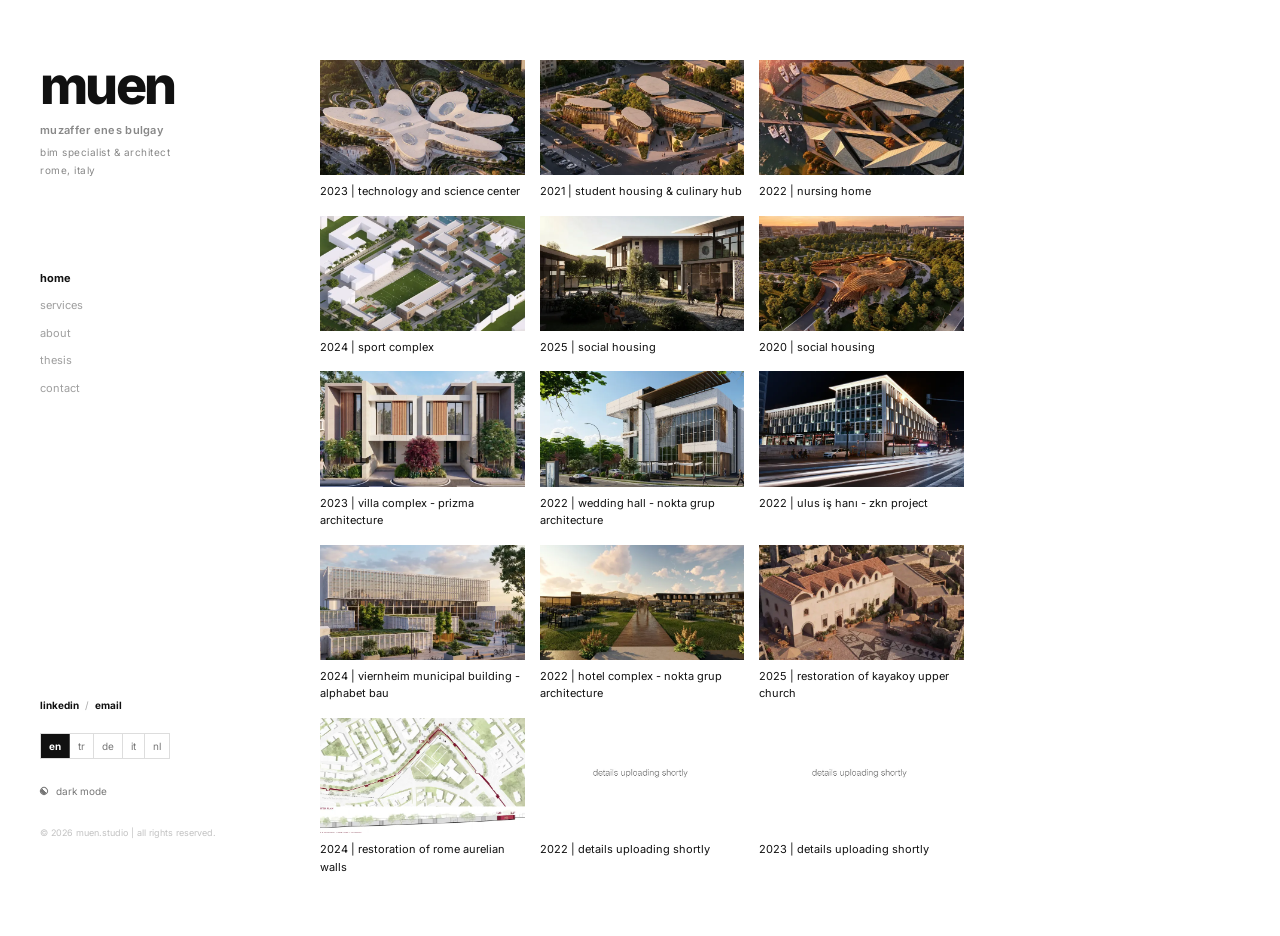
==== commit 8e71464f: "Load portfolio data by route and serve Inter locally across the site" ====
--- a/index.html
+++ b/index.html
@@ -36,10 +36,8 @@
   </script>
 
   <title>Muzaffer Enes Bulgay | Architect & BIM Specialist Portfolio</title>
-  <link rel="preconnect" href="https://fonts.googleapis.com">
-  <link rel="preconnect" href="https://fonts.gstatic.com" crossorigin>
-  <link href="https://fonts.googleapis.com/css2?family=Inter:wght@400;500;700;800&display=swap" rel="stylesheet">
-  <link rel="stylesheet" href="style.css?v=41">
+  <link rel="preload" href="assets/fonts/inter-latin.woff2" as="font" type="font/woff2" crossorigin>
+  <link rel="stylesheet" href="style.css?v=42">
   <link rel="stylesheet" href="services/services.css">
   <!-- Google tag (gtag.js) -->
   <script async src="https://www.googletagmanager.com/gtag/js?id=G-JE53G6HM71"></script>
@@ -579,9 +577,7 @@
     </footer>
   </main>
 
-  <script src="projects/preview-sizes.js"></script>
-  <script src="projects/projects-registry.js"></script>
   <script src="translations.js?v=1010"></script>
-  <script src="app.js?v=1016"></script>
+  <script src="app.js?v=1017"></script>
 </body>
 </html>
--- a/style.css
+++ b/style.css
@@ -1,3 +1,21 @@
+@font-face {
+  font-family: 'Inter';
+  font-style: normal;
+  font-weight: 400 800;
+  font-display: swap;
+  src: url(assets/fonts/inter-latin-ext.woff2) format('woff2');
+  unicode-range: U+0100-02BA, U+02BD-02C5, U+02C7-02CC, U+02CE-02D7, U+02DD-02FF, U+0304, U+0308, U+0329, U+1D00-1DBF, U+1E00-1E9F, U+1EF2-1EFF, U+2020, U+20A0-20AB, U+20AD-20C4, U+2113, U+2C60-2C7F, U+A720-A7FF;
+}
+
+@font-face {
+  font-family: 'Inter';
+  font-style: normal;
+  font-weight: 400 800;
+  font-display: swap;
+  src: url(assets/fonts/inter-latin.woff2) format('woff2');
+  unicode-range: U+0000-00FF, U+0131, U+0152-0153, U+02BB-02BC, U+02C6, U+02DA, U+02DC, U+0304, U+0308, U+0329, U+2000-206F, U+20AC, U+2122, U+2191, U+2193, U+2212, U+2215, U+FEFF, U+FFFD;
+}
+
 /* ==========================================================================
    PERFECT REPLICA STYLE - EXACT REVEL FOX PROPORTIONS
    ========================================================================== */
